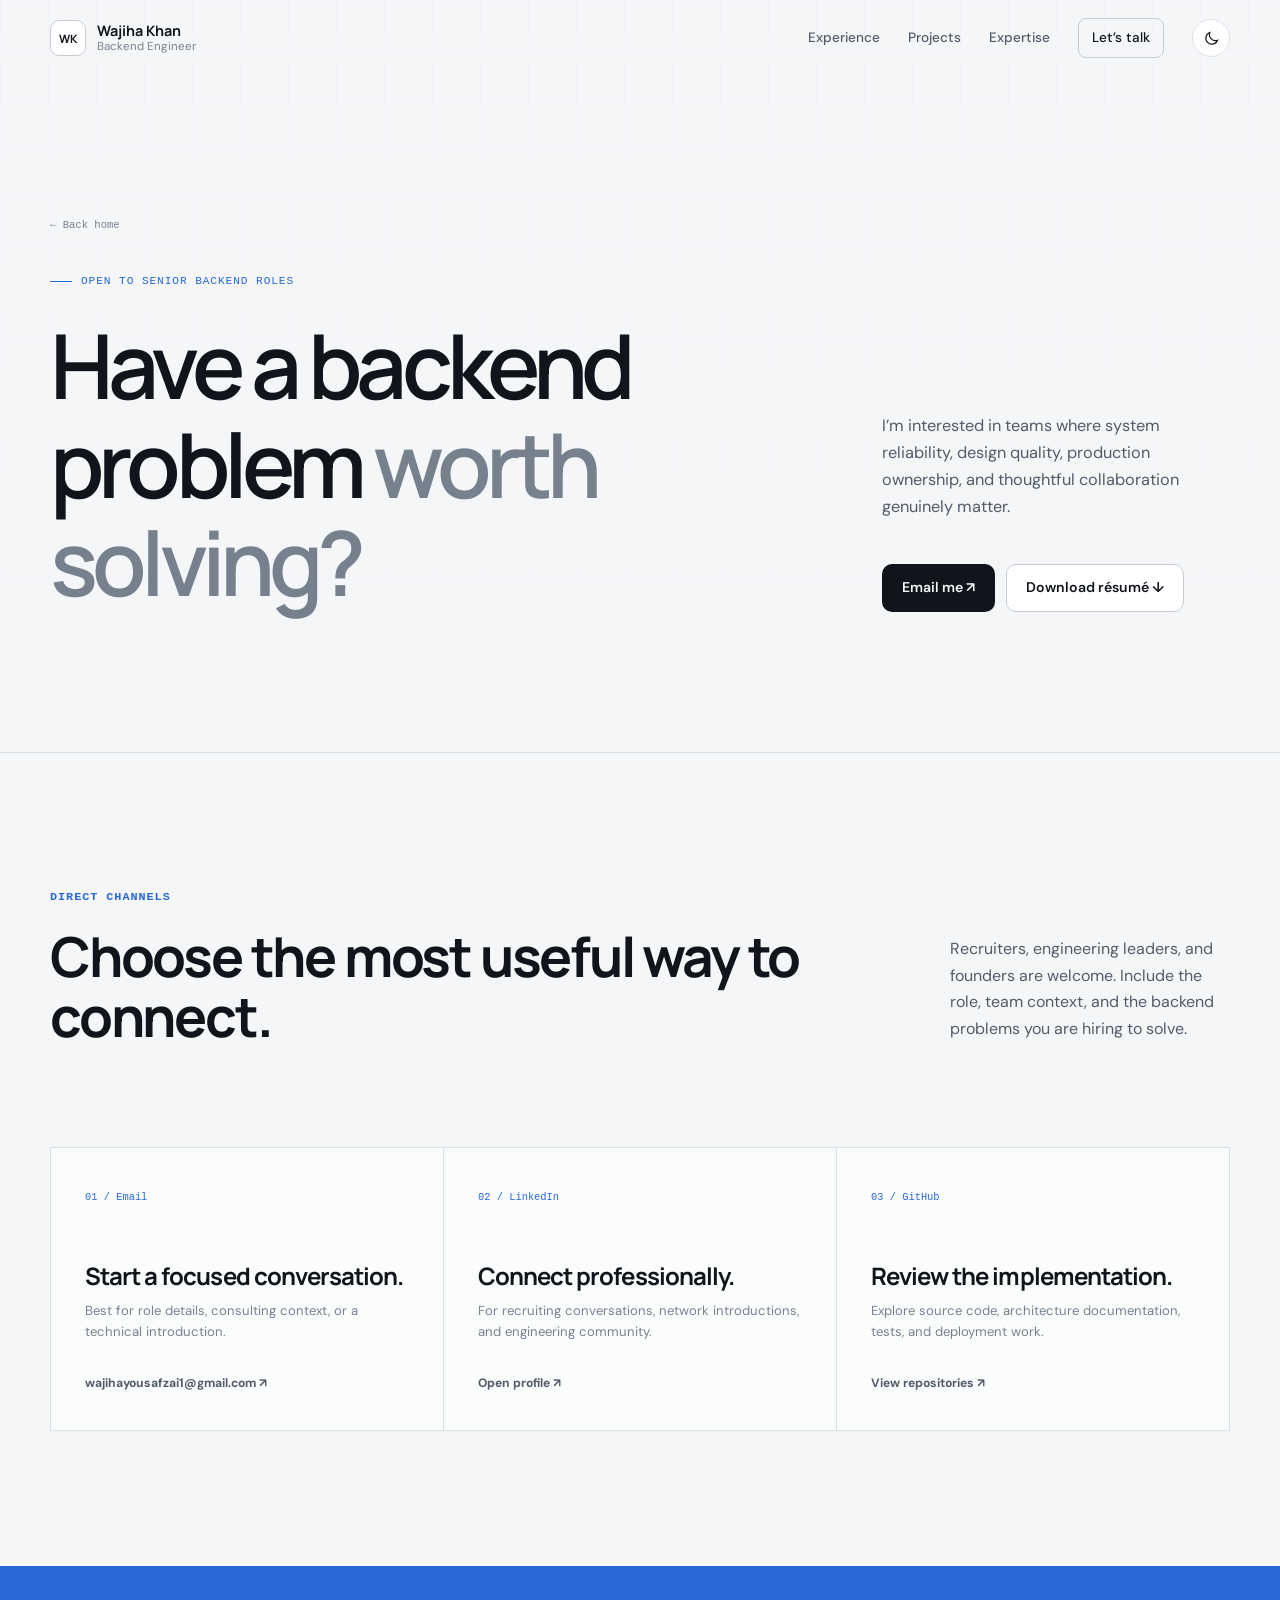
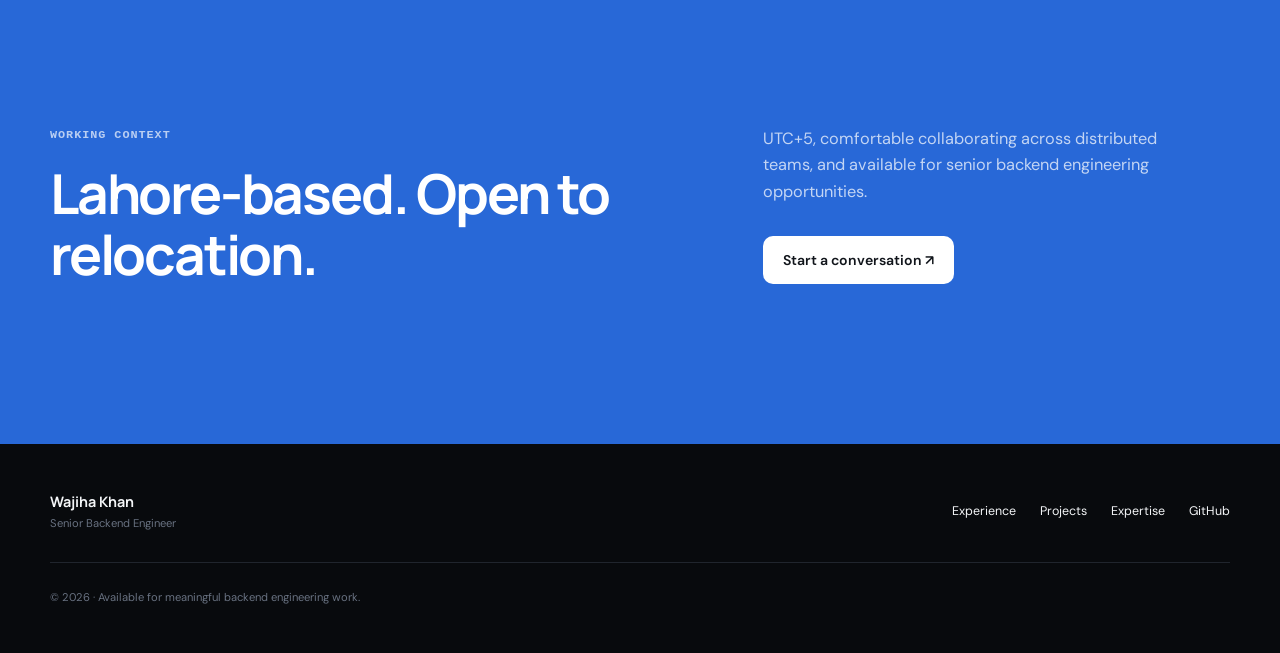
==== contact.html @ 5cca0455 "feat: rebuild portfolio for mobile navigation" ====
<!doctype html><html lang="en" data-theme="dark"><head><meta charset="UTF-8"><meta name="viewport" content="width=device-width, initial-scale=1"><meta name="description" content="Contact Wajiha Khan for senior backend engineering opportunities."><meta name="theme-color" content="#0a0c10"><title>Contact — Wajiha Khan</title><link rel="preconnect" href="https://fonts.googleapis.com"><link rel="preconnect" href="https://fonts.gstatic.com" crossorigin><link href="https://fonts.googleapis.com/css2?family=DM+Sans:wght@400;500;600&family=Manrope:wght@500;600;700&display=swap" rel="stylesheet"><link rel="stylesheet" href="style.css"><script>document.documentElement.classList.add('js');document.documentElement.dataset.theme=localStorage.getItem('theme')||(matchMedia('(prefers-color-scheme: light)').matches?'light':'dark');</script><script src="script.js" defer></script></head>
<body data-page="contact"><a class="skip-link" href="#main-content">Skip to content</a>
<header class="site-header" data-header><nav class="nav shell" aria-label="Primary navigation"><a class="brand" href="index.html"><span class="brand-mark">WK</span><span class="brand-copy"><strong>Wajiha Khan</strong><span>Backend Engineer</span></span></a><button class="nav-toggle icon-button" type="button" aria-expanded="false" aria-controls="nav-links" data-nav-toggle><span class="sr-only">Open navigation</span><span class="nav-toggle-lines"></span></button><div class="nav-links" id="nav-links" data-nav-links><span class="nav-menu-label">Portfolio navigation</span><a href="experience.html" data-page="experience">Experience</a><a href="projects.html" data-page="projects">Projects</a><a href="expertise.html" data-page="expertise">Expertise</a><a class="nav-contact" href="contact.html" data-page="contact">Let’s talk</a></div><button class="theme-toggle icon-button" type="button" aria-label="Switch color theme" data-theme-toggle><svg class="sun-icon" aria-hidden="true" viewBox="0 0 24 24"><circle cx="12" cy="12" r="4"/><path d="M12 2v2M12 20v2M4.93 4.93l1.42 1.42M17.66 17.66l1.41 1.41M2 12h2M20 12h2M4.93 19.07l1.42-1.42M17.66 6.34l1.41-1.41"/></svg><svg class="moon-icon" aria-hidden="true" viewBox="0 0 24 24"><path d="M20.5 14.4A8.5 8.5 0 0 1 9.6 3.5 8.5 8.5 0 1 0 20.5 14.4Z"/></svg></button></nav></header>
<main class="inner-main" id="main-content"><section class="page-hero"><div class="shell page-hero-grid"><div><a class="back-link" href="index.html">← Back home</a><p class="page-kicker">Open to senior backend roles</p><h1>Have a backend problem <em>worth solving?</em></h1></div><div><p class="page-intro">I’m interested in teams where system reliability, design quality, production ownership, and thoughtful collaboration genuinely matter.</p><div class="page-actions"><a class="button button-primary" href="mailto:wajihayousafzai1@gmail.com">Email me ↗</a><a class="button button-secondary" href="Wajiha_Khan_Resume.pdf" download>Download résumé ↓</a></div></div></div></section>
<section class="page-section shell"><div class="section-heading reveal"><div><p class="eyebrow">Direct channels</p><h2>Choose the most useful way to connect.</h2></div><p>Recruiters, engineering leaders, and founders are welcome. Include the role, team context, and the backend problems you are hiring to solve.</p></div><div class="contact-options"><a class="contact-option reveal" href="mailto:wajihayousafzai1@gmail.com"><span>01 / Email</span><h2>Start a focused conversation.</h2><p>Best for role details, consulting context, or a technical introduction.</p><b>wajihayousafzai1@gmail.com ↗</b></a><a class="contact-option reveal" href="https://linkedin.com/in/wajiha-yousafzai" target="_blank" rel="noopener noreferrer"><span>02 / LinkedIn</span><h2>Connect professionally.</h2><p>For recruiting conversations, network introductions, and engineering community.</p><b>Open profile ↗</b></a><a class="contact-option reveal" href="https://github.com/wajihayousafzai1-debug" target="_blank" rel="noopener noreferrer"><span>03 / GitHub</span><h2>Review the implementation.</h2><p>Explore source code, architecture documentation, tests, and deployment work.</p><b>View repositories ↗</b></a></div></section>
<section class="contact-section"><div class="shell contact-grid reveal"><div><p class="eyebrow">Working context</p><h2>Lahore-based. Open to relocation.</h2></div><div class="contact-copy"><p>UTC+5, comfortable collaborating across distributed teams, and available for senior backend engineering opportunities.</p><a class="button button-light" href="mailto:wajihayousafzai1@gmail.com">Start a conversation ↗</a></div></div></section></main>
<footer class="site-footer"><div class="shell footer-grid"><div><strong>Wajiha Khan</strong><span>Senior Backend Engineer</span></div><div class="footer-links"><a href="experience.html">Experience</a><a href="projects.html">Projects</a><a href="expertise.html">Expertise</a><a href="https://github.com/wajihayousafzai1-debug" target="_blank" rel="noopener noreferrer">GitHub</a></div><p>© <span data-year>2026</span> · Available for meaningful backend engineering work.</p></div></footer></body></html>
---- style.css ----
@layer reset, tokens, base, components, utilities;

@layer reset {
    *, *::before, *::after { box-sizing: border-box; }
    * { margin: 0; }
    html { scroll-behavior: smooth; }
    body { min-height: 100vh; }
    img, svg { display: block; max-width: 100%; }
    button, a { font: inherit; }
    ul { padding: 0; }
}

@layer tokens {
    :root {
        color-scheme: dark;
        --bg: #090b0f;
        --bg-elevated: #0e1117;
        --surface: #12161d;
        --surface-soft: #161b23;
        --text: #f3f5f7;
        --text-muted: #9ca5b3;
        --text-faint: #687180;
        --line: #252b35;
        --line-strong: #343c48;
        --accent: #8ab4ff;
        --accent-strong: #a9c8ff;
        --accent-soft: rgba(112, 164, 255, .12);
        --success: #72d6a0;
        --shadow: 0 30px 80px rgba(0, 0, 0, .32);
        --font-display: "Manrope", system-ui, sans-serif;
        --font-body: "DM Sans", system-ui, sans-serif;
        --font-mono: "SFMono-Regular", Consolas, "Liberation Mono", monospace;
        --shell: 1180px;
        --header-height: 76px;
        --radius-sm: 8px;
        --radius-md: 16px;
        --radius-lg: 24px;
        --ease: cubic-bezier(.2, .8, .2, 1);
    }

    [data-theme="light"] {
        color-scheme: light;
        --bg: #f5f6f8;
        --bg-elevated: #ffffff;
        --surface: #ffffff;
        --surface-soft: #eceff3;
        --text: #11151b;
        --text-muted: #525c69;
        --text-faint: #77818e;
        --line: #dce0e6;
        --line-strong: #c6ccd5;
        --accent: #2868d7;
        --accent-strong: #1754ba;
        --accent-soft: rgba(40, 104, 215, .09);
        --success: #16794b;
        --shadow: 0 30px 80px rgba(30, 43, 61, .12);
    }
}

@layer base {
    body {
        background: var(--bg);
        color: var(--text);
        font-family: var(--font-body);
        font-size: 16px;
        line-height: 1.65;
        text-rendering: optimizeLegibility;
        -webkit-font-smoothing: antialiased;
        transition: background-color .25s ease, color .25s ease;
    }

    body::before {
        position: fixed;
        inset: 0;
        z-index: -2;
        background-image: linear-gradient(rgba(128, 145, 170, .035) 1px, transparent 1px), linear-gradient(90deg, rgba(128, 145, 170, .035) 1px, transparent 1px);
        background-size: 48px 48px;
        content: "";
        mask-image: linear-gradient(to bottom, black 0, transparent 70%);
        pointer-events: none;
    }

    a { color: inherit; text-decoration: none; }
    button { color: inherit; }
    h1, h2, h3 { font-family: var(--font-display); line-height: 1.1; letter-spacing: -.04em; }
    h2 { font-size: clamp(2rem, 4.3vw, 3.65rem); max-width: 780px; }
    h3 { font-size: 1.35rem; }
    ::selection { background: var(--accent); color: var(--bg); }
    :focus-visible { outline: 2px solid var(--accent); outline-offset: 4px; border-radius: 3px; }
}

@layer components {
    .shell { width: min(calc(100% - 40px), var(--shell)); margin-inline: auto; }
    .skip-link { position: fixed; top: 12px; left: 12px; z-index: 1000; padding: 10px 14px; background: var(--text); color: var(--bg); transform: translateY(-150%); transition: transform .2s; }
    .skip-link:focus { transform: translateY(0); }
    .sr-only { position: absolute; width: 1px; height: 1px; padding: 0; overflow: hidden; clip: rect(0, 0, 0, 0); white-space: nowrap; border: 0; }

    .site-header {
        position: fixed;
        top: 0;
        z-index: 100;
        width: 100%;
        border-bottom: 1px solid transparent;
        transition: background-color .25s, border-color .25s, transform .3s var(--ease);
    }
    .site-header.is-scrolled { background: color-mix(in srgb, var(--bg) 84%, transparent); border-color: var(--line); backdrop-filter: blur(18px); }
    .site-header.is-hidden { transform: translateY(-100%); }
    .nav { display: flex; align-items: center; height: var(--header-height); gap: 28px; }
    .brand { display: inline-flex; align-items: center; gap: 11px; margin-right: auto; }
    .brand-mark { display: grid; width: 36px; height: 36px; place-items: center; border: 1px solid var(--line-strong); border-radius: 9px; background: var(--surface); font-family: var(--font-display); font-size: .72rem; font-weight: 700; letter-spacing: -.03em; }
    .brand-copy { display: flex; flex-direction: column; line-height: 1.25; }
    .brand-copy strong { font-family: var(--font-display); font-size: .9rem; }
    .brand-copy span { color: var(--text-faint); font-size: .72rem; }
    .nav-links { display: flex; align-items: center; gap: 28px; color: var(--text-muted); font-size: .85rem; font-weight: 500; }
    .nav-menu-label { display: none; }
    .nav-links a { transition: color .2s; }
    .nav-links a:hover, .nav-links a[aria-current] { color: var(--text); }
    .nav-links .nav-contact { padding: 8px 13px; border: 1px solid var(--line-strong); border-radius: var(--radius-sm); color: var(--text); }
    .nav-links .nav-contact:hover { border-color: var(--accent); }
    .icon-button { display: grid; width: 38px; height: 38px; place-items: center; border: 1px solid var(--line); border-radius: 50%; background: var(--surface); cursor: pointer; transition: border-color .2s, transform .2s; }
    .icon-button:hover { border-color: var(--line-strong); transform: translateY(-1px); }
    .theme-toggle svg { width: 17px; fill: none; stroke: currentColor; stroke-linecap: round; stroke-width: 1.7; }
    [data-theme="dark"] .moon-icon, [data-theme="light"] .sun-icon { display: none; }
    .nav-toggle { display: none; }

    .hero { display: grid; grid-template-columns: minmax(0, 1.2fr) minmax(350px, .8fr); min-height: min(850px, 100vh); align-items: center; gap: clamp(48px, 8vw, 100px); padding-top: calc(var(--header-height) + 72px); padding-bottom: 90px; }
    .availability { display: inline-flex; align-items: center; gap: 9px; margin-bottom: 30px; padding: 7px 11px; border: 1px solid var(--line); border-radius: 999px; background: var(--surface); color: var(--text-muted); font-size: .76rem; }
    .availability span { width: 7px; height: 7px; border-radius: 50%; background: var(--success); box-shadow: 0 0 0 5px color-mix(in srgb, var(--success) 12%, transparent); }
    .eyebrow { margin-bottom: 18px; color: var(--accent); font-family: var(--font-mono); font-size: .74rem; font-weight: 600; letter-spacing: .08em; text-transform: uppercase; }
    .hero h1 { max-width: 760px; font-size: clamp(3.1rem, 6.4vw, 5.7rem); font-weight: 600; letter-spacing: -.065em; }
    .hero h1 em { color: var(--text-faint); font-style: normal; }
    .hero-lede { max-width: 660px; margin-top: 28px; color: var(--text-muted); font-size: clamp(1rem, 1.6vw, 1.2rem); line-height: 1.7; }
    .hero-actions { display: flex; flex-wrap: wrap; gap: 12px; margin-top: 38px; }
    .button { display: inline-flex; align-items: center; justify-content: center; gap: 13px; min-height: 48px; padding: 0 19px; border: 1px solid transparent; border-radius: 10px; font-size: .88rem; font-weight: 600; transition: transform .2s var(--ease), background .2s, border-color .2s; }
    .button:hover { transform: translateY(-2px); }
    .button-primary { background: var(--text); color: var(--bg); }
    .button-secondary { border-color: var(--line-strong); background: var(--surface); }
    .button-secondary:hover { border-color: var(--accent); }
    .hero-meta { display: flex; flex-wrap: wrap; gap: 22px; margin-top: 30px; color: var(--text-faint); font-family: var(--font-mono); font-size: .7rem; }
    .hero-meta span + span::before { margin-right: 22px; color: var(--line-strong); content: "/"; }

    .system-card { position: relative; overflow: hidden; border: 1px solid var(--line); border-radius: var(--radius-lg); background: color-mix(in srgb, var(--surface) 92%, transparent); box-shadow: var(--shadow); }
    .system-card::before { position: absolute; top: -80px; right: -80px; width: 210px; height: 210px; border-radius: 50%; background: var(--accent); content: ""; filter: blur(110px); opacity: .18; }
    .system-card-head { display: flex; justify-content: space-between; padding: 16px 18px; border-bottom: 1px solid var(--line); color: var(--text-faint); font-family: var(--font-mono); font-size: .67rem; }
    .system-status { display: flex; align-items: center; gap: 7px; color: var(--success); }
    .system-status i { width: 6px; height: 6px; border-radius: 50%; background: currentColor; }
    .system-code { padding: 25px 25px 30px; color: var(--text-muted); font-family: var(--font-mono); font-size: clamp(.7rem, 1vw, .8rem); line-height: 1.9; }
    .system-code .indent { padding-left: 18px; }
    .system-code .indent-2 { padding-left: 38px; color: var(--text-faint); }
    .code-key { color: var(--accent-strong); }
    .code-value { color: var(--text); }
    .system-flow { display: flex; align-items: center; justify-content: center; gap: 9px; padding: 16px 10px; border-top: 1px solid var(--line); background: var(--bg-elevated); color: var(--text-faint); font-family: var(--font-mono); font-size: .58rem; }
    .system-flow span { padding: 5px 7px; border: 1px solid var(--line); border-radius: 5px; }
    .system-flow b { color: var(--accent); font-weight: 400; }

    .impact-strip { border-block: 1px solid var(--line); background: var(--bg-elevated); }
    .impact-grid { display: grid; grid-template-columns: repeat(4, 1fr); }
    .impact-grid article { display: flex; flex-direction: column; min-height: 155px; justify-content: center; padding: 28px clamp(20px, 3vw, 38px); border-right: 1px solid var(--line); }
    .impact-grid article:first-child { padding-left: 0; }
    .impact-grid article:last-child { border-right: 0; }
    .impact-grid strong { color: var(--text); font-family: var(--font-display); font-size: clamp(1.7rem, 3vw, 2.5rem); font-weight: 600; letter-spacing: -.05em; }
    .impact-grid span { max-width: 170px; margin-top: 5px; color: var(--text-faint); font-size: .78rem; line-height: 1.45; }

    .section { padding-block: clamp(100px, 13vw, 170px); scroll-margin-top: var(--header-height); }
    .section-heading { display: grid; grid-template-columns: minmax(0, 1.5fr) minmax(240px, .5fr); align-items: end; gap: 60px; margin-bottom: clamp(65px, 8vw, 100px); }
    .section-heading > p { max-width: 390px; padding-bottom: 5px; color: var(--text-muted); }
    .section-heading.compact { display: block; margin: 0; }

    .timeline { border-top: 1px solid var(--line); }
    .role { display: grid; grid-template-columns: 170px minmax(0, 1fr); border-bottom: 1px solid var(--line); }
    .role-aside { position: relative; padding: 42px 28px 42px 0; color: var(--text-faint); font-family: var(--font-mono); font-size: .7rem; }
    .role-aside i { position: absolute; top: 48px; right: -4px; width: 7px; height: 7px; border: 2px solid var(--bg); border-radius: 50%; background: var(--accent); box-shadow: 0 0 0 1px var(--accent); }
    .role-content { padding: 42px 0 60px 55px; border-left: 1px solid var(--line); }
    .role-title { display: flex; justify-content: space-between; align-items: start; gap: 30px; }
    .role-title h3 { font-size: clamp(1.4rem, 2.5vw, 2rem); }
    .role-title p { margin-top: 6px; color: var(--text-muted); }
    .role-title > span { padding: 6px 9px; border: 1px solid var(--line); border-radius: 6px; color: var(--text-faint); font-family: var(--font-mono); font-size: .65rem; }
    .role-summary { max-width: 800px; margin-top: 28px; color: var(--text-muted); font-size: 1.02rem; }
    .role-scope { display: flex; flex-wrap: wrap; gap: 7px; margin-top: 20px; list-style: none; }
    .role-scope li { padding: 6px 9px; border: 1px solid var(--line); border-radius: 6px; color: var(--text-faint); font-family: var(--font-mono); font-size: .64rem; }
    .outcomes { display: grid; grid-template-columns: repeat(3, 1fr); gap: 1px; margin-top: 38px; border: 1px solid var(--line); border-radius: var(--radius-md); overflow: hidden; list-style: none; background: var(--line); }
    .outcomes li { padding: 22px; background: var(--surface); }
    .outcomes strong, .outcomes span { display: block; }
    .outcomes strong { color: var(--accent-strong); font-size: .84rem; }
    .outcomes span { margin-top: 8px; color: var(--text-faint); font-size: .76rem; line-height: 1.55; }

    .work-section { width: 100%; max-width: none; background: var(--bg-elevated); border-block: 1px solid var(--line); }
    .projects { border-top: 1px solid var(--line); }
    .project { display: grid; grid-template-columns: 90px minmax(0, 1fr); padding-block: 60px; border-bottom: 1px solid var(--line); }
    .project-index { color: var(--text-faint); font-family: var(--font-mono); font-size: .7rem; }
    .project-main { max-width: 940px; }
    .project-topline { display: flex; justify-content: space-between; align-items: center; gap: 20px; margin-bottom: 18px; }
    .project-type, .private-label, .project-state { font-family: var(--font-mono); font-size: .66rem; text-transform: uppercase; letter-spacing: .07em; }
    .project-type { color: var(--accent); }
    .project-state { display: inline-flex; align-items: center; gap: 7px; color: var(--success); }
    .project-state i { width: 6px; height: 6px; border-radius: 50%; background: currentColor; }
    .private-label { color: var(--text-faint); }
    .project h3 { font-size: clamp(2rem, 4vw, 3.4rem); }
    .project-main > p { max-width: 800px; margin-top: 20px; color: var(--text-muted); font-size: 1.02rem; }
    .architecture { display: flex; align-items: center; gap: 10px; margin-top: 32px; padding: 17px; border: 1px solid var(--line); border-radius: 12px; background: var(--surface); overflow-x: auto; color: var(--text-faint); font-family: var(--font-mono); font-size: .65rem; white-space: nowrap; }
    .architecture span { padding: 7px 9px; border: 1px solid var(--line); border-radius: 6px; }
    .architecture b { color: var(--accent); font-weight: 400; }
    .project-details { display: grid; grid-template-columns: 1fr 1fr; gap: 35px; margin-top: 35px; }
    .project-details > div { padding-left: 18px; border-left: 1px solid var(--line-strong); }
    .project-details span { color: var(--text); font-size: .78rem; font-weight: 600; }
    .project-details p { margin-top: 7px; color: var(--text-faint); font-size: .82rem; }
    .project-details code { color: var(--text-muted); font-family: var(--font-mono); font-size: .76rem; }
    .tech-list { display: flex; flex-wrap: wrap; gap: 7px; margin-top: 30px; }
    .tech-list span { padding: 5px 8px; border-radius: 5px; background: var(--accent-soft); color: var(--accent-strong); font-family: var(--font-mono); font-size: .62rem; }
    .project-links { display: flex; gap: 28px; margin-top: 34px; }
    .project-links a { padding-bottom: 4px; border-bottom: 1px solid var(--line-strong); font-size: .82rem; font-weight: 600; transition: border-color .2s, color .2s; }
    .project-links a:hover { border-color: var(--accent); color: var(--accent); }
    .project-links span { margin-left: 7px; }

    .demo-section { border-bottom: 1px solid var(--line); }
    .demo-grid { display: grid; grid-template-columns: repeat(2, 1fr); gap: 18px; }
    .demo-card { position: relative; overflow: hidden; min-height: 310px; padding: clamp(28px, 4vw, 44px); border: 1px solid var(--line); border-radius: var(--radius-md); background: linear-gradient(145deg, color-mix(in srgb, var(--accent) 7%, var(--surface)), var(--surface)); }
    .demo-card::after { position: absolute; right: -80px; bottom: -100px; width: 230px; height: 230px; border-radius: 50%; background: var(--accent); content: ""; filter: blur(110px); opacity: .11; pointer-events: none; }
    .demo-card-head { display: flex; justify-content: space-between; gap: 20px; color: var(--accent); font-family: var(--font-mono); font-size: .66rem; letter-spacing: .07em; text-transform: uppercase; }
    .demo-status { display: inline-flex; align-items: center; gap: 7px; color: var(--text-faint); }
    .demo-status i { width: 6px; height: 6px; border-radius: 50%; background: currentColor; }
    .demo-status--live { color: var(--success); }
    .demo-card h3 { margin-top: 54px; font-size: clamp(1.5rem, 3vw, 2.2rem); }
    .demo-card p { max-width: 490px; margin-top: 15px; color: var(--text-muted); }
    .demo-url { display: flex; align-items: center; justify-content: space-between; gap: 18px; margin-top: 30px; padding: 13px 15px; border: 1px solid var(--line); border-radius: 7px; background: var(--bg-elevated); color: var(--text-muted); font-family: var(--font-mono); font-size: .68rem; transition: border-color .2s, color .2s; }
    .demo-url:hover { border-color: var(--accent); color: var(--accent); }
    .demo-note { margin-top: 18px; color: var(--text-faint); font-size: .78rem; }
    .demo-note code { color: var(--text-muted); font-family: var(--font-mono); }
    .demo-note a { color: var(--text-muted); border-bottom: 1px solid var(--line-strong); }
    .demo-note a:hover { color: var(--accent); border-color: var(--accent); }
    .demo-advisory { display: grid; grid-template-columns: 150px 1fr; gap: 24px; margin-top: 28px; padding: 20px 22px; border: 1px solid var(--line); border-radius: 10px; background: color-mix(in srgb, var(--surface) 55%, transparent); }
    .demo-advisory span { color: var(--accent); font-family: var(--font-mono); font-size: .66rem; letter-spacing: .07em; text-transform: uppercase; }
    .demo-advisory p { max-width: 720px; color: var(--text-faint); font-size: .78rem; }

    .expertise-grid { display: grid; grid-template-columns: repeat(2, 1fr); border-top: 1px solid var(--line); border-left: 1px solid var(--line); }
    .expertise-card { position: relative; min-height: 360px; padding: clamp(30px, 5vw, 55px); border-right: 1px solid var(--line); border-bottom: 1px solid var(--line); background: color-mix(in srgb, var(--surface) 60%, transparent); transition: background .25s; }
    .expertise-card:hover { background: var(--surface); }
    .expertise-card--primary { grid-column: 1 / -1; min-height: 290px; background: linear-gradient(120deg, color-mix(in srgb, var(--accent) 8%, var(--surface)), var(--surface)); }
    .expertise-card--primary h3 { margin-top: 30px; }
    .expertise-card--primary p { max-width: 700px; }
    .expertise-number { color: var(--text-faint); font-family: var(--font-mono); font-size: .65rem; }
    .expertise-card h3 { margin-top: 52px; font-size: clamp(1.5rem, 3vw, 2.2rem); }
    .expertise-card p { max-width: 430px; margin-top: 14px; color: var(--text-muted); }
    .expertise-card ul { display: flex; flex-wrap: wrap; gap: 7px; margin-top: 32px; list-style: none; }
    .expertise-card li { padding: 6px 9px; border: 1px solid var(--line); border-radius: 6px; color: var(--text-faint); font-family: var(--font-mono); font-size: .65rem; }

    .credentials-section { width: 100%; max-width: none; border-top: 1px solid var(--line); background: var(--surface); }
    .credentials-grid { display: grid; grid-template-columns: .8fr 1.2fr; gap: clamp(50px, 10vw, 130px); }
    .credentials-list { border-top: 1px solid var(--line); }
    .credential { display: grid; grid-template-columns: 70px 1fr; gap: 22px; padding: 28px 0; border-bottom: 1px solid var(--line); }
    .credential > span { color: var(--accent); font-family: var(--font-mono); font-size: .68rem; }
    .credential h3 { font-size: 1rem; letter-spacing: -.02em; }
    .credential p { margin-top: 5px; color: var(--text-faint); font-size: .78rem; }

    .contact-section { padding-block: clamp(95px, 13vw, 160px); background: #2868d7; color: #fff; }
    .contact-section .eyebrow { color: rgba(255, 255, 255, .68); }
    .contact-grid { display: grid; grid-template-columns: 1.15fr .85fr; align-items: end; gap: 80px; }
    .contact-grid h2 { max-width: 680px; }
    .contact-copy p { max-width: 440px; color: rgba(255, 255, 255, .72); font-size: 1.02rem; }
    .button-light { margin-top: 30px; background: #fff; color: #11151b; }

    .site-footer { padding-block: 46px; background: #080a0d; color: #f3f5f7; }
    .footer-grid { display: grid; grid-template-columns: 1fr auto; align-items: center; gap: 30px; }
    .footer-grid > div:first-child { display: flex; flex-direction: column; }
    .footer-grid strong { font-family: var(--font-display); font-size: .9rem; }
    .footer-grid span, .footer-grid p { color: #687180; font-size: .7rem; }
    .footer-links { display: flex; gap: 24px; font-size: .78rem; }
    .footer-links a:hover { color: var(--accent-strong); }
    .footer-grid p { grid-column: 1 / -1; padding-top: 25px; border-top: 1px solid #20252d; }

    .inner-main { padding-top: var(--header-height); }
    .page-hero { padding-block: clamp(90px, 11vw, 145px); border-bottom: 1px solid var(--line); }
    .page-hero-grid { display: grid; grid-template-columns: minmax(0, 1.35fr) minmax(260px, .65fr); align-items: end; gap: clamp(45px, 9vw, 110px); }
    .page-hero h1 { max-width: 830px; overflow-wrap: anywhere; font-size: clamp(3.3rem, 7vw, 6.4rem); font-weight: 600; letter-spacing: -.065em; }
    .page-hero h1 em { color: var(--text-faint); font-style: normal; }
    .page-intro { max-width: 430px; padding-bottom: 8px; color: var(--text-muted); font-size: 1.02rem; }
    .page-kicker { display: inline-flex; align-items: center; gap: 9px; margin-bottom: 25px; color: var(--accent); font-family: var(--font-mono); font-size: .7rem; letter-spacing: .08em; text-transform: uppercase; }
    .page-kicker::before { width: 22px; height: 1px; background: currentColor; content: ""; }
    .page-actions { display: flex; flex-wrap: wrap; gap: 11px; margin-top: 35px; }
    .page-section { padding-block: clamp(80px, 11vw, 135px); }
    .page-section + .page-section { border-top: 1px solid var(--line); }
    .back-link { display: flex; width: max-content; align-items: center; gap: 8px; margin-bottom: 30px; color: var(--text-faint); font-family: var(--font-mono); font-size: .66rem; }
    .back-link:hover { color: var(--accent); }
    .contact-options { display: grid; grid-template-columns: repeat(3, 1fr); border-top: 1px solid var(--line); border-left: 1px solid var(--line); }
    .contact-option { min-height: 250px; padding: 34px; border-right: 1px solid var(--line); border-bottom: 1px solid var(--line); background: color-mix(in srgb, var(--surface) 62%, transparent); transition: background .2s, color .2s; }
    .contact-option:hover { background: var(--surface); }
    .contact-option > span { color: var(--accent); font-family: var(--font-mono); font-size: .65rem; }
    .contact-option h2 { margin-top: 55px; font-size: 1.5rem; }
    .contact-option p { margin-top: 10px; color: var(--text-faint); font-size: .82rem; }
    .contact-option b { display: inline-block; margin-top: 30px; color: var(--text-muted); font-size: .76rem; }
}

@layer utilities {
    .js .reveal { opacity: 0; transform: translateY(24px); transition: opacity .7s var(--ease), transform .7s var(--ease); }
    .js .reveal.is-visible { opacity: 1; transform: translateY(0); }

    @media (max-width: 960px) {
        body.menu-open { overflow: hidden; }
        .site-header.is-hidden { transform: none; }
        .nav { position: relative; justify-content: space-between; }
        .nav-toggle { display: grid; order: 1; z-index: 3; }
        .brand { position: absolute; left: 50%; z-index: 3; order: 2; margin: 0; transform: translateX(-50%); }
        .theme-toggle { z-index: 3; order: 3; margin-left: auto; }
        .nav-links { position: fixed; inset: 0; z-index: 2; display: flex; flex-direction: column; align-items: stretch; justify-content: center; gap: 0; padding: calc(var(--header-height) + 60px) max(28px, calc((100vw - 560px) / 2)) 44px; background: color-mix(in srgb, var(--bg) 96%, transparent); backdrop-filter: blur(24px); opacity: 0; visibility: hidden; transition: opacity .25s var(--ease), visibility .25s; }
        .nav-links.is-open { opacity: 1; visibility: visible; }
        .nav-menu-label { display: block; margin-bottom: 22px; color: var(--accent); font-family: var(--font-mono); font-size: .66rem; letter-spacing: .08em; text-transform: uppercase; }
        .nav-links a { display: flex; align-items: center; justify-content: space-between; padding: 19px 0; border-bottom: 1px solid var(--line); color: var(--text); font-family: var(--font-display); font-size: clamp(1.65rem, 6vw, 2.35rem); letter-spacing: -.04em; }
        .nav-links a::after { color: var(--text-faint); font-family: var(--font-body); font-size: 1rem; content: "↗"; }
        .nav-links a[aria-current] { color: var(--accent-strong); }
        .nav-links .nav-contact { margin-top: 18px; padding: 17px 20px; border-color: var(--line-strong); border-radius: 10px; background: var(--text); color: var(--bg); font-family: var(--font-body); font-size: .88rem; letter-spacing: 0; }
        .nav-toggle-lines, .nav-toggle-lines::before, .nav-toggle-lines::after { display: block; width: 16px; height: 1px; background: currentColor; content: ""; transition: transform .2s; }
        .nav-toggle-lines::before { transform: translateY(-5px); }
        .nav-toggle-lines::after { transform: translateY(4px); }
        .nav-toggle[aria-expanded="true"] .nav-toggle-lines { background: transparent; }
        .nav-toggle[aria-expanded="true"] .nav-toggle-lines::before { transform: translateY(1px) rotate(45deg); }
        .nav-toggle[aria-expanded="true"] .nav-toggle-lines::after { transform: rotate(-45deg); }
        .hero { grid-template-columns: 1fr; min-height: auto; padding-top: 150px; }
        .system-card { width: min(100%, 580px); }
        .impact-grid { grid-template-columns: repeat(2, 1fr); }
        .impact-grid article:nth-child(2) { border-right: 0; }
        .impact-grid article:nth-child(-n+2) { border-bottom: 1px solid var(--line); }
        .impact-grid article:nth-child(3) { padding-left: 0; }
        .outcomes { grid-template-columns: 1fr; }
        .section-heading, .credentials-grid, .contact-grid, .page-hero-grid { grid-template-columns: 1fr; align-items: start; gap: 35px; }
        .demo-grid { grid-template-columns: 1fr; }
        .contact-options { grid-template-columns: 1fr; }
    }

    @media (max-width: 680px) {
        .shell { width: min(calc(100% - 30px), var(--shell)); }
        .brand-copy span { display: none; }
        .brand-mark { width: 34px; height: 34px; }
        .brand-copy strong { font-size: .82rem; white-space: nowrap; }
        .hero { display: block; width: min(calc(100% - 20px), var(--shell)); margin-top: calc(var(--header-height) + 18px); padding: 66px 20px 56px; border: 1px solid var(--line); border-radius: 44px; background: color-mix(in srgb, var(--surface) 78%, var(--bg)); text-align: center; }
        .hero-copy { display: flex; flex-direction: column; align-items: center; }
        .availability { margin-bottom: 26px; }
        .hero h1 { max-width: 350px; font-size: clamp(2.65rem, 12vw, 3.45rem); line-height: 1.06; letter-spacing: -.065em; }
        .hero-lede { margin-top: 24px; font-size: .94rem; line-height: 1.65; }
        .hero-actions { flex-direction: column; width: 100%; margin-top: 32px; }
        .hero-actions .button { width: 100%; }
        .system-card { display: none; }
        .hero-meta { gap: 9px 14px; }
        .hero-meta span + span::before { margin-right: 14px; }
        .system-flow { justify-content: start; overflow-x: auto; }
        .impact-strip { margin-top: 18px; border: 1px solid var(--line); border-radius: 30px 30px 0 0; }
        .impact-grid { width: min(calc(100% - 30px), var(--shell)); grid-template-columns: 1fr 1fr; }
        .impact-grid article { min-height: 130px; padding: 22px 15px; }
        .impact-grid article:nth-child(odd) { padding-left: 0; }
        .impact-grid span { font-size: .7rem; }
        .section { padding-block: 82px; }
        .section-heading { margin-bottom: 55px; }
        .section-heading h2 { font-size: clamp(2rem, 10vw, 2.8rem); }
        .section-heading > p { font-size: .9rem; }
        .role { grid-template-columns: 1fr; }
        .role-aside { padding: 24px 0 8px; }
        .role-aside i { display: none; }
        .role-content { padding: 20px 0 50px; border-left: 0; }
        .role-title { display: block; }
        .role-title > span { display: inline-block; margin-top: 14px; }
        .project { grid-template-columns: 1fr; padding-block: 50px; }
        .project-index { margin-bottom: 16px; }
        .project h3 { font-size: clamp(2rem, 10vw, 2.7rem); }
        .project-details { grid-template-columns: 1fr; gap: 22px; }
        .project-topline { align-items: start; }
        .project-links { flex-direction: column; align-items: flex-start; gap: 14px; }
        .demo-card-head { flex-direction: column; gap: 8px; }
        .demo-card h3 { margin-top: 38px; }
        .demo-advisory { grid-template-columns: 1fr; gap: 8px; }
        .expertise-grid { grid-template-columns: 1fr; }
        .expertise-card--primary { grid-column: auto; }
        .expertise-card { min-height: 320px; }
        .credential { grid-template-columns: 52px 1fr; }
        .contact-section { padding-block: 90px; }
        .contact-grid h2 { font-size: clamp(2.2rem, 11vw, 3rem); }
        .footer-grid { grid-template-columns: 1fr; }
        .footer-links { flex-wrap: wrap; gap: 15px 22px; }
        .inner-main { padding-top: var(--header-height); }
        .page-hero { width: min(calc(100% - 20px), var(--shell)); margin: 18px auto 0; padding: 64px 20px 58px; border: 1px solid var(--line); border-radius: 44px; background: color-mix(in srgb, var(--surface) 78%, var(--bg)); text-align: center; }
        .page-hero > .shell { width: 100%; }
        .page-hero-grid { justify-items: center; gap: 25px; }
        .page-hero .back-link { margin-inline: auto; }
        .page-hero h1 { font-size: clamp(2.4rem, 11.5vw, 3.5rem); }
        .page-intro { font-size: .92rem; }
        .page-actions { flex-direction: column; width: 100%; }
        .page-actions .button { width: 100%; }
        .page-section { padding-block: 82px; }
        .contact-option { min-height: 220px; padding: 28px; }
    }

    @media (prefers-reduced-motion: reduce) {
        html { scroll-behavior: auto; }
        *, *::before, *::after { scroll-behavior: auto !important; transition-duration: .01ms !important; animation-duration: .01ms !important; animation-iteration-count: 1 !important; }
        .reveal { opacity: 1; transform: none; }
    }
}
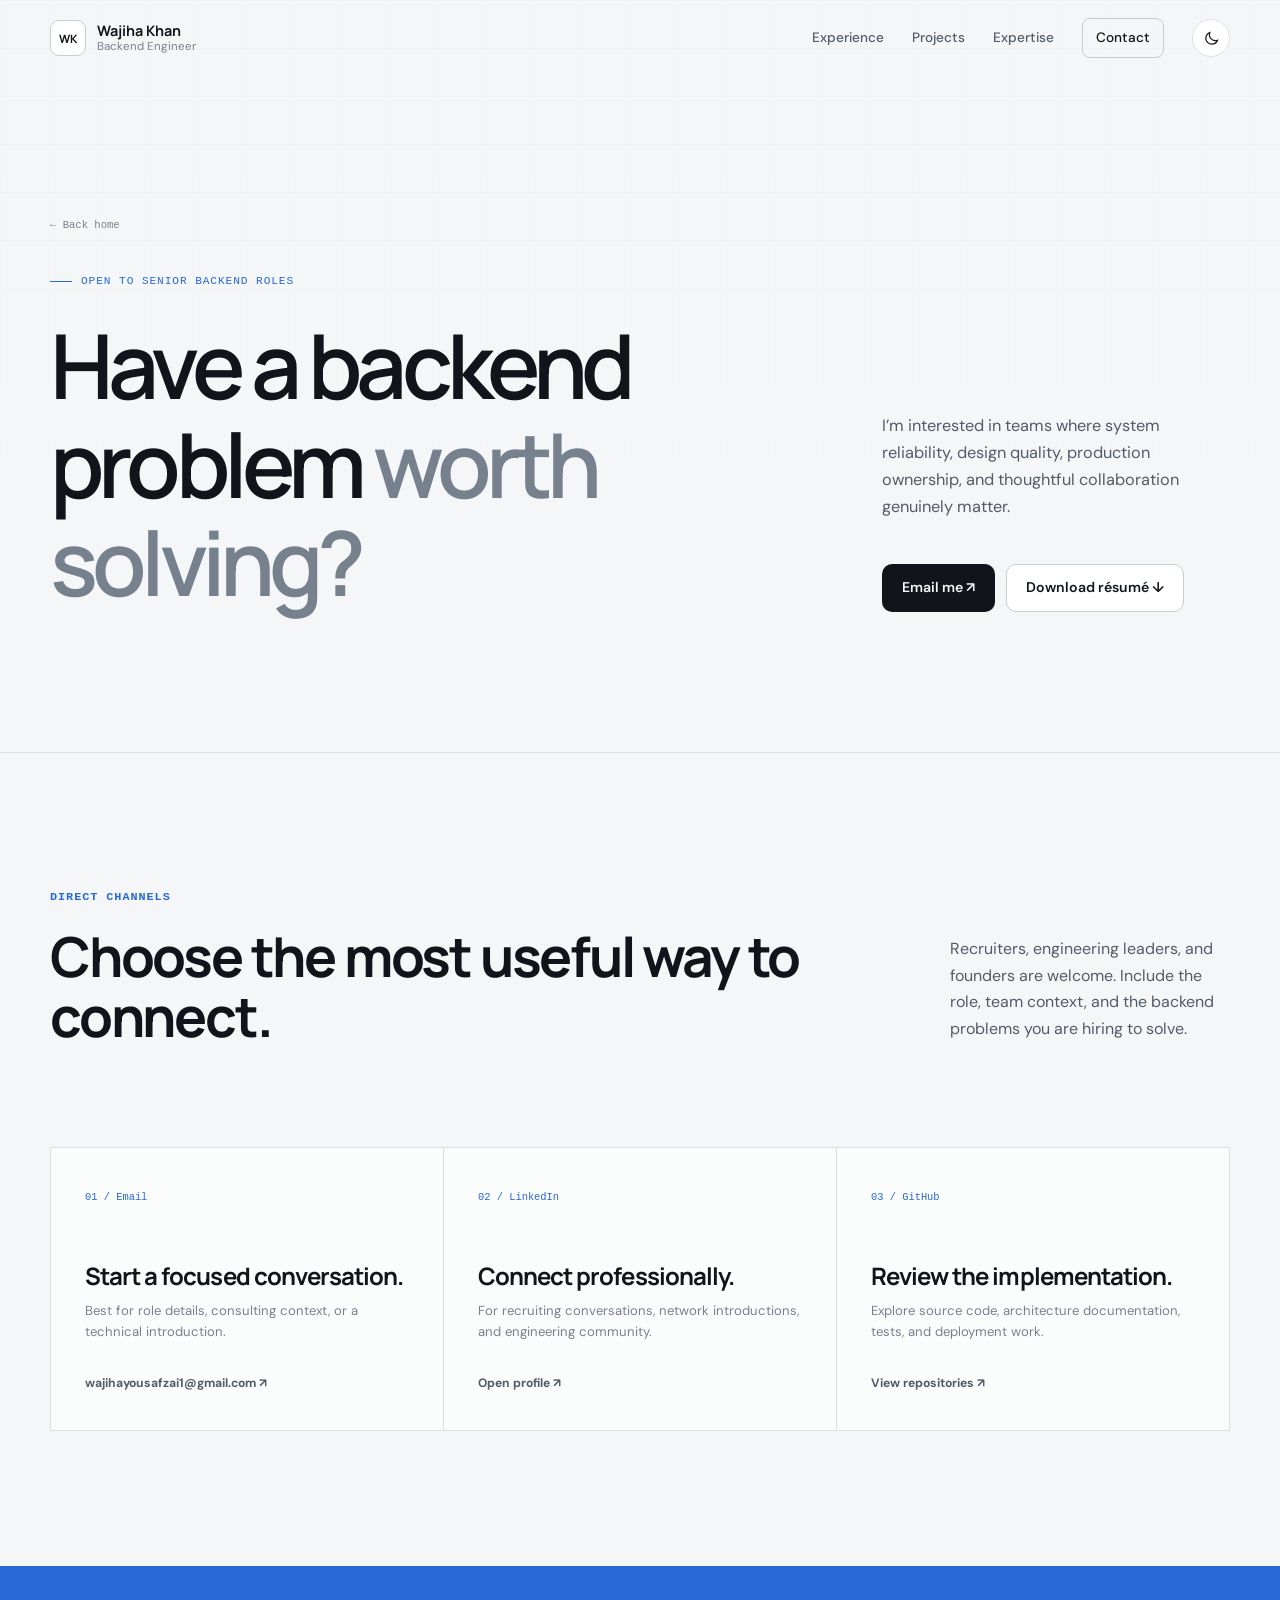
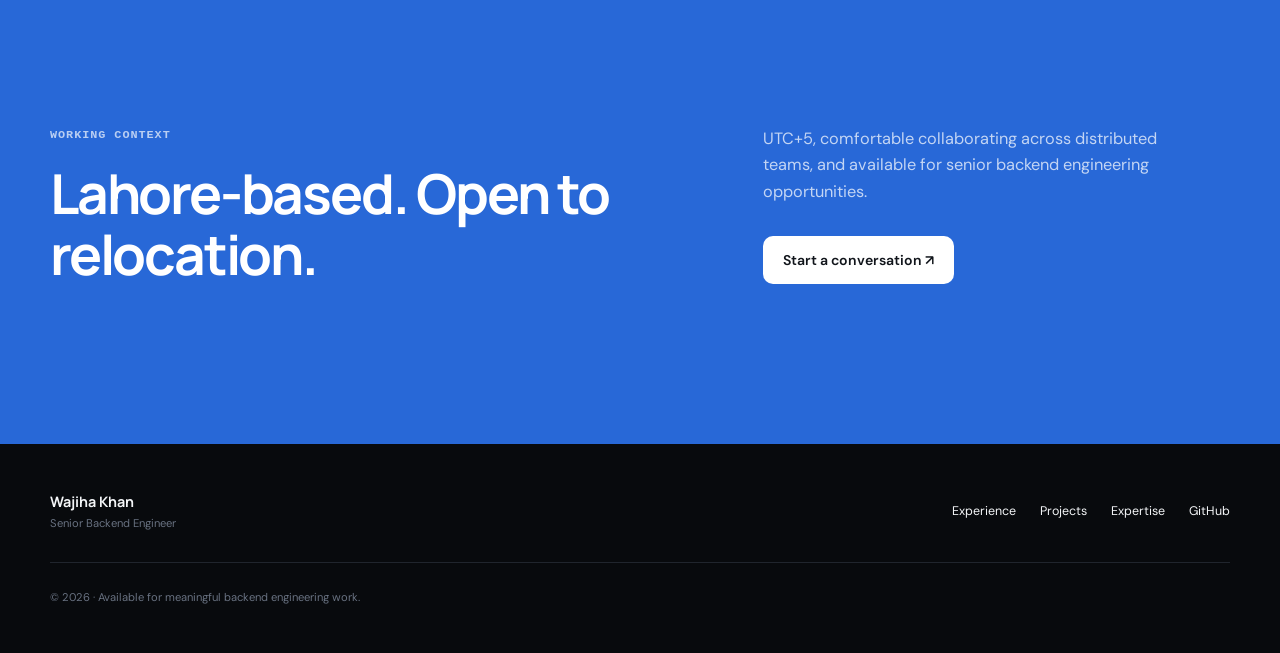
==== commit 0d6c6fd0: "fix: make portfolio navigation mobile-first" ====
--- a/contact.html
+++ b/contact.html
@@ -1,6 +1,6 @@
 <!doctype html><html lang="en" data-theme="dark"><head><meta charset="UTF-8"><meta name="viewport" content="width=device-width, initial-scale=1"><meta name="description" content="Contact Wajiha Khan for senior backend engineering opportunities."><meta name="theme-color" content="#0a0c10"><title>Contact — Wajiha Khan</title><link rel="preconnect" href="https://fonts.googleapis.com"><link rel="preconnect" href="https://fonts.gstatic.com" crossorigin><link href="https://fonts.googleapis.com/css2?family=DM+Sans:wght@400;500;600&family=Manrope:wght@500;600;700&display=swap" rel="stylesheet"><link rel="stylesheet" href="style.css"><script>document.documentElement.classList.add('js');document.documentElement.dataset.theme=localStorage.getItem('theme')||(matchMedia('(prefers-color-scheme: light)').matches?'light':'dark');</script><script src="script.js" defer></script></head>
 <body data-page="contact"><a class="skip-link" href="#main-content">Skip to content</a>
-<header class="site-header" data-header><nav class="nav shell" aria-label="Primary navigation"><a class="brand" href="index.html"><span class="brand-mark">WK</span><span class="brand-copy"><strong>Wajiha Khan</strong><span>Backend Engineer</span></span></a><button class="nav-toggle icon-button" type="button" aria-expanded="false" aria-controls="nav-links" data-nav-toggle><span class="sr-only">Open navigation</span><span class="nav-toggle-lines"></span></button><div class="nav-links" id="nav-links" data-nav-links><span class="nav-menu-label">Portfolio navigation</span><a href="experience.html" data-page="experience">Experience</a><a href="projects.html" data-page="projects">Projects</a><a href="expertise.html" data-page="expertise">Expertise</a><a class="nav-contact" href="contact.html" data-page="contact">Let’s talk</a></div><button class="theme-toggle icon-button" type="button" aria-label="Switch color theme" data-theme-toggle><svg class="sun-icon" aria-hidden="true" viewBox="0 0 24 24"><circle cx="12" cy="12" r="4"/><path d="M12 2v2M12 20v2M4.93 4.93l1.42 1.42M17.66 17.66l1.41 1.41M2 12h2M20 12h2M4.93 19.07l1.42-1.42M17.66 6.34l1.41-1.41"/></svg><svg class="moon-icon" aria-hidden="true" viewBox="0 0 24 24"><path d="M20.5 14.4A8.5 8.5 0 0 1 9.6 3.5 8.5 8.5 0 1 0 20.5 14.4Z"/></svg></button></nav></header>
+<header class="site-header" data-header><nav class="nav shell" aria-label="Primary navigation"><a class="brand" href="index.html"><span class="brand-mark">WK</span><span class="brand-copy"><strong>Wajiha Khan</strong><span>Backend Engineer</span></span></a><button class="nav-toggle icon-button" type="button" aria-expanded="false" aria-controls="nav-links" aria-label="Open navigation" data-nav-toggle><span class="nav-toggle-lines" aria-hidden="true"></span></button><div class="nav-links" id="nav-links" data-nav-links><span class="nav-menu-label">Choose a page</span><a href="experience.html" data-page="experience">Experience</a><a href="projects.html" data-page="projects">Projects</a><a href="expertise.html" data-page="expertise">Expertise</a><a class="nav-contact" href="contact.html" data-page="contact">Contact</a></div><button class="theme-toggle icon-button" type="button" aria-label="Switch color theme" data-theme-toggle><svg class="sun-icon" aria-hidden="true" viewBox="0 0 24 24"><circle cx="12" cy="12" r="4"/><path d="M12 2v2M12 20v2M4.93 4.93l1.42 1.42M17.66 17.66l1.41 1.41M2 12h2M20 12h2M4.93 19.07l1.42-1.42M17.66 6.34l1.41-1.41"/></svg><svg class="moon-icon" aria-hidden="true" viewBox="0 0 24 24"><path d="M20.5 14.4A8.5 8.5 0 0 1 9.6 3.5 8.5 8.5 0 1 0 20.5 14.4Z"/></svg></button></nav></header>
 <main class="inner-main" id="main-content"><section class="page-hero"><div class="shell page-hero-grid"><div><a class="back-link" href="index.html">← Back home</a><p class="page-kicker">Open to senior backend roles</p><h1>Have a backend problem <em>worth solving?</em></h1></div><div><p class="page-intro">I’m interested in teams where system reliability, design quality, production ownership, and thoughtful collaboration genuinely matter.</p><div class="page-actions"><a class="button button-primary" href="mailto:wajihayousafzai1@gmail.com">Email me ↗</a><a class="button button-secondary" href="Wajiha_Khan_Resume.pdf" download>Download résumé ↓</a></div></div></div></section>
 <section class="page-section shell"><div class="section-heading reveal"><div><p class="eyebrow">Direct channels</p><h2>Choose the most useful way to connect.</h2></div><p>Recruiters, engineering leaders, and founders are welcome. Include the role, team context, and the backend problems you are hiring to solve.</p></div><div class="contact-options"><a class="contact-option reveal" href="mailto:wajihayousafzai1@gmail.com"><span>01 / Email</span><h2>Start a focused conversation.</h2><p>Best for role details, consulting context, or a technical introduction.</p><b>wajihayousafzai1@gmail.com ↗</b></a><a class="contact-option reveal" href="https://linkedin.com/in/wajiha-yousafzai" target="_blank" rel="noopener noreferrer"><span>02 / LinkedIn</span><h2>Connect professionally.</h2><p>For recruiting conversations, network introductions, and engineering community.</p><b>Open profile ↗</b></a><a class="contact-option reveal" href="https://github.com/wajihayousafzai1-debug" target="_blank" rel="noopener noreferrer"><span>03 / GitHub</span><h2>Review the implementation.</h2><p>Explore source code, architecture documentation, tests, and deployment work.</p><b>View repositories ↗</b></a></div></section>
 <section class="contact-section"><div class="shell contact-grid reveal"><div><p class="eyebrow">Working context</p><h2>Lahore-based. Open to relocation.</h2></div><div class="contact-copy"><p>UTC+5, comfortable collaborating across distributed teams, and available for senior backend engineering opportunities.</p><a class="button button-light" href="mailto:wajihayousafzai1@gmail.com">Start a conversation ↗</a></div></div></section></main>
--- a/style.css
+++ b/style.css
@@ -4,7 +4,7 @@
     *, *::before, *::after { box-sizing: border-box; }
     * { margin: 0; }
     html { scroll-behavior: smooth; }
-    body { min-height: 100vh; }
+    body { min-height: 100vh; overflow-x: clip; }
     img, svg { display: block; max-width: 100%; }
     button, a { font: inherit; }
     ul { padding: 0; }
@@ -161,6 +161,15 @@
     .impact-grid strong { color: var(--text); font-family: var(--font-display); font-size: clamp(1.7rem, 3vw, 2.5rem); font-weight: 600; letter-spacing: -.05em; }
     .impact-grid span { max-width: 170px; margin-top: 5px; color: var(--text-faint); font-size: .78rem; line-height: 1.45; }
 
+    .portal-section { padding-block: clamp(90px, 12vw, 145px); }
+    .portal-grid { display: grid; grid-template-columns: repeat(2, minmax(0, 1fr)); border-top: 1px solid var(--line); border-left: 1px solid var(--line); }
+    .portal-card { display: flex; min-width: 0; min-height: 320px; flex-direction: column; padding: clamp(28px, 4.5vw, 50px); border-right: 1px solid var(--line); border-bottom: 1px solid var(--line); background: color-mix(in srgb, var(--surface) 58%, transparent); transition: background .2s, transform .2s var(--ease); }
+    .portal-card:hover { background: var(--surface); }
+    .portal-card > span { color: var(--accent); font-family: var(--font-mono); font-size: .66rem; letter-spacing: .07em; text-transform: uppercase; }
+    .portal-card h3 { margin-top: 55px; font-size: clamp(1.55rem, 3vw, 2.2rem); }
+    .portal-card p { max-width: 440px; margin-top: 14px; color: var(--text-muted); }
+    .portal-card b { margin-top: auto; padding-top: 30px; color: var(--text); font-size: .8rem; }
+
     .section { padding-block: clamp(100px, 13vw, 170px); scroll-margin-top: var(--header-height); }
     .section-heading { display: grid; grid-template-columns: minmax(0, 1.5fr) minmax(240px, .5fr); align-items: end; gap: 60px; margin-bottom: clamp(65px, 8vw, 100px); }
     .section-heading > p { max-width: 390px; padding-bottom: 5px; color: var(--text-muted); }
@@ -170,7 +179,7 @@
     .role { display: grid; grid-template-columns: 170px minmax(0, 1fr); border-bottom: 1px solid var(--line); }
     .role-aside { position: relative; padding: 42px 28px 42px 0; color: var(--text-faint); font-family: var(--font-mono); font-size: .7rem; }
     .role-aside i { position: absolute; top: 48px; right: -4px; width: 7px; height: 7px; border: 2px solid var(--bg); border-radius: 50%; background: var(--accent); box-shadow: 0 0 0 1px var(--accent); }
-    .role-content { padding: 42px 0 60px 55px; border-left: 1px solid var(--line); }
+    .role-content { min-width: 0; padding: 42px 0 60px 55px; border-left: 1px solid var(--line); }
     .role-title { display: flex; justify-content: space-between; align-items: start; gap: 30px; }
     .role-title h3 { font-size: clamp(1.4rem, 2.5vw, 2rem); }
     .role-title p { margin-top: 6px; color: var(--text-muted); }
@@ -188,8 +197,8 @@
     .projects { border-top: 1px solid var(--line); }
     .project { display: grid; grid-template-columns: 90px minmax(0, 1fr); padding-block: 60px; border-bottom: 1px solid var(--line); }
     .project-index { color: var(--text-faint); font-family: var(--font-mono); font-size: .7rem; }
-    .project-main { max-width: 940px; }
-    .project-topline { display: flex; justify-content: space-between; align-items: center; gap: 20px; margin-bottom: 18px; }
+    .project-main { min-width: 0; max-width: 940px; }
+    .project-topline { display: flex; flex-wrap: wrap; justify-content: space-between; align-items: center; gap: 12px 20px; margin-bottom: 18px; }
     .project-type, .private-label, .project-state { font-family: var(--font-mono); font-size: .66rem; text-transform: uppercase; letter-spacing: .07em; }
     .project-type { color: var(--accent); }
     .project-state { display: inline-flex; align-items: center; gap: 7px; color: var(--success); }
@@ -201,7 +210,7 @@
     .architecture span { padding: 7px 9px; border: 1px solid var(--line); border-radius: 6px; }
     .architecture b { color: var(--accent); font-weight: 400; }
     .project-details { display: grid; grid-template-columns: 1fr 1fr; gap: 35px; margin-top: 35px; }
-    .project-details > div { padding-left: 18px; border-left: 1px solid var(--line-strong); }
+    .project-details > div { min-width: 0; padding-left: 18px; border-left: 1px solid var(--line-strong); }
     .project-details span { color: var(--text); font-size: .78rem; font-weight: 600; }
     .project-details p { margin-top: 7px; color: var(--text-faint); font-size: .82rem; }
     .project-details code { color: var(--text-muted); font-family: var(--font-mono); font-size: .76rem; }
@@ -287,7 +296,7 @@
     .contact-option > span { color: var(--accent); font-family: var(--font-mono); font-size: .65rem; }
     .contact-option h2 { margin-top: 55px; font-size: 1.5rem; }
     .contact-option p { margin-top: 10px; color: var(--text-faint); font-size: .82rem; }
-    .contact-option b { display: inline-block; margin-top: 30px; color: var(--text-muted); font-size: .76rem; }
+    .contact-option b { display: inline-block; max-width: 100%; margin-top: 30px; overflow-wrap: anywhere; color: var(--text-muted); font-size: .76rem; }
 }
 
 @layer utilities {
@@ -301,13 +310,14 @@
         .nav-toggle { display: grid; order: 1; z-index: 3; }
         .brand { position: absolute; left: 50%; z-index: 3; order: 2; margin: 0; transform: translateX(-50%); }
         .theme-toggle { z-index: 3; order: 3; margin-left: auto; }
-        .nav-links { position: fixed; inset: 0; z-index: 2; display: flex; flex-direction: column; align-items: stretch; justify-content: center; gap: 0; padding: calc(var(--header-height) + 60px) max(28px, calc((100vw - 560px) / 2)) 44px; background: color-mix(in srgb, var(--bg) 96%, transparent); backdrop-filter: blur(24px); opacity: 0; visibility: hidden; transition: opacity .25s var(--ease), visibility .25s; }
-        .nav-links.is-open { opacity: 1; visibility: visible; }
+        .site-header { background: var(--bg); border-color: var(--line); }
+        .nav-links { position: fixed; top: var(--header-height); right: 0; bottom: 0; left: 0; z-index: 2; display: flex; flex-direction: column; align-items: stretch; justify-content: flex-start; gap: 0; padding: 30px max(24px, calc((100vw - 560px) / 2)) 40px; overflow-y: auto; overscroll-behavior: contain; background: var(--bg); opacity: 0; visibility: hidden; transform: translateY(-10px); transition: opacity .2s var(--ease), transform .2s var(--ease), visibility .2s; }
+        .nav-links.is-open { opacity: 1; visibility: visible; transform: translateY(0); }
         .nav-menu-label { display: block; margin-bottom: 22px; color: var(--accent); font-family: var(--font-mono); font-size: .66rem; letter-spacing: .08em; text-transform: uppercase; }
-        .nav-links a { display: flex; align-items: center; justify-content: space-between; padding: 19px 0; border-bottom: 1px solid var(--line); color: var(--text); font-family: var(--font-display); font-size: clamp(1.65rem, 6vw, 2.35rem); letter-spacing: -.04em; }
+        .nav-links a { display: flex; min-height: 64px; flex: 0 0 auto; align-items: center; justify-content: space-between; padding: 14px 0; border-bottom: 1px solid var(--line); color: var(--text); font-family: var(--font-display); font-size: clamp(1.35rem, 5vw, 1.85rem); letter-spacing: -.04em; line-height: 1.15; }
         .nav-links a::after { color: var(--text-faint); font-family: var(--font-body); font-size: 1rem; content: "↗"; }
         .nav-links a[aria-current] { color: var(--accent-strong); }
-        .nav-links .nav-contact { margin-top: 18px; padding: 17px 20px; border-color: var(--line-strong); border-radius: 10px; background: var(--text); color: var(--bg); font-family: var(--font-body); font-size: .88rem; letter-spacing: 0; }
+        .nav-links .nav-contact { min-height: 52px; margin-top: 18px; padding: 14px 18px; border-color: var(--line-strong); border-radius: 10px; background: var(--text); color: var(--bg); font-family: var(--font-body); font-size: .88rem; letter-spacing: 0; }
         .nav-toggle-lines, .nav-toggle-lines::before, .nav-toggle-lines::after { display: block; width: 16px; height: 1px; background: currentColor; content: ""; transition: transform .2s; }
         .nav-toggle-lines::before { transform: translateY(-5px); }
         .nav-toggle-lines::after { transform: translateY(4px); }
@@ -324,6 +334,7 @@
         .section-heading, .credentials-grid, .contact-grid, .page-hero-grid { grid-template-columns: 1fr; align-items: start; gap: 35px; }
         .demo-grid { grid-template-columns: 1fr; }
         .contact-options { grid-template-columns: 1fr; }
+        .portal-grid { grid-template-columns: 1fr; }
     }
 
     @media (max-width: 680px) {
@@ -348,6 +359,9 @@
         .impact-grid article:nth-child(odd) { padding-left: 0; }
         .impact-grid span { font-size: .7rem; }
         .section { padding-block: 82px; }
+        .portal-section { padding-block: 82px; }
+        .portal-card { min-height: 265px; padding: 28px; }
+        .portal-card h3 { margin-top: 36px; }
         .section-heading { margin-bottom: 55px; }
         .section-heading h2 { font-size: clamp(2rem, 10vw, 2.8rem); }
         .section-heading > p { font-size: .9rem; }
@@ -359,9 +373,10 @@
         .role-title > span { display: inline-block; margin-top: 14px; }
         .project { grid-template-columns: 1fr; padding-block: 50px; }
         .project-index { margin-bottom: 16px; }
-        .project h3 { font-size: clamp(2rem, 10vw, 2.7rem); }
+        .project h3 { overflow-wrap: anywhere; font-size: clamp(1.9rem, 9.5vw, 2.7rem); }
         .project-details { grid-template-columns: 1fr; gap: 22px; }
         .project-topline { align-items: start; }
+        .architecture { flex-wrap: wrap; overflow-x: visible; white-space: normal; }
         .project-links { flex-direction: column; align-items: flex-start; gap: 14px; }
         .demo-card-head { flex-direction: column; gap: 8px; }
         .demo-card h3 { margin-top: 38px; }
